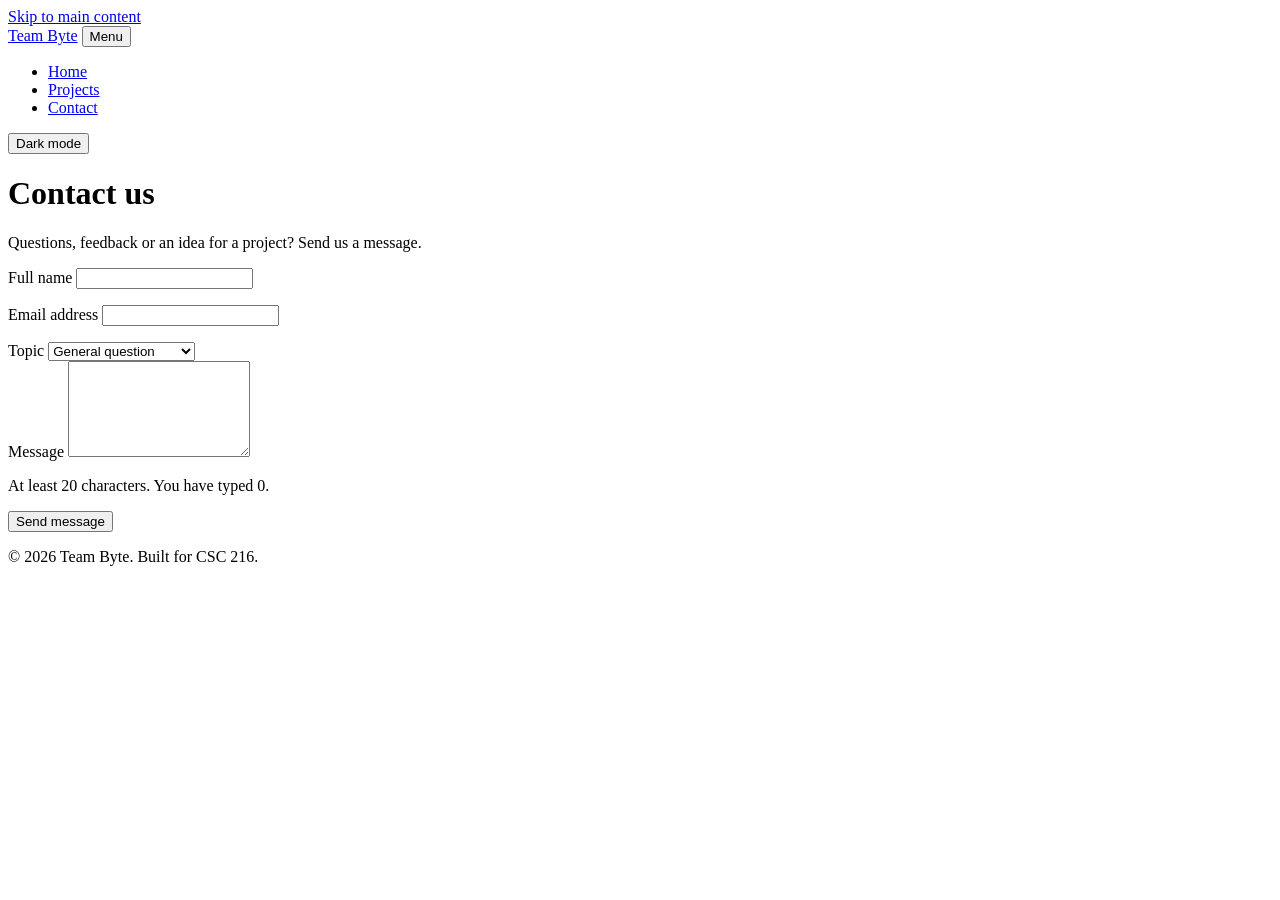
==== contact.html @ 5bbd1736 "Add contact page" ====
<!DOCTYPE html>
<html lang="en">
<head>
  <meta charset="UTF-8">
  <meta name="viewport" content="width=device-width, initial-scale=1.0">
  <meta name="description" content="Send a message to Team Byte.">
  <title>Contact | Team Byte</title>
  <link rel="stylesheet" href="css/styles.css">
  <script src="js/script.js" defer></script>
</head>
<body>
  <a class="skip-link" href="#main">Skip to main content</a>

  <header class="site-header">
    <div class="container header-inner">
      <a class="logo" href="index.html">Team Byte</a>
      <button class="nav-toggle" type="button" aria-expanded="false" aria-controls="site-nav">Menu</button>
      <nav id="site-nav" class="site-nav" aria-label="Main">
        <ul>
          <li><a href="index.html">Home</a></li>
          <li><a href="projects.html">Projects</a></li>
          <li><a href="contact.html" aria-current="page">Contact</a></li>
        </ul>
      </nav>
      <button class="theme-toggle" type="button" aria-pressed="false">Dark mode</button>
    </div>
  </header>

  <main id="main" class="container">
    <header class="page-header">
      <h1>Contact us</h1>
      <p class="lead">Questions, feedback or an idea for a project? Send us a message.</p>
    </header>

    <form id="contact-form" class="contact-form" novalidate>
      <div class="field">
        <label for="name">Full name</label>
        <input type="text" id="name" name="name" autocomplete="name" required aria-describedby="name-error">
        <p class="error" id="name-error"></p>
      </div>

      <div class="field">
        <label for="email">Email address</label>
        <input type="email" id="email" name="email" autocomplete="email" required aria-describedby="email-error">
        <p class="error" id="email-error"></p>
      </div>

      <div class="field">
        <label for="topic">Topic</label>
        <select id="topic" name="topic">
          <option value="general">General question</option>
          <option value="collaboration">Collaboration</option>
          <option value="feedback">Feedback on our site</option>
        </select>
      </div>

      <div class="field">
        <label for="message">Message</label>
        <textarea id="message" name="message" rows="6" required minlength="20" aria-describedby="message-hint message-error"></textarea>
        <p class="hint" id="message-hint">At least 20 characters. You have typed <span id="char-count">0</span>.</p>
        <p class="error" id="message-error"></p>
      </div>

      <button class="button" type="submit">Send message</button>
      <p id="form-status" class="form-status" role="status"></p>
    </form>
  </main>

  <footer class="site-footer">
    <div class="container">
      <p>© <span id="year">2026</span> Team Byte. Built for CSC 216.</p>
    </div>
  </footer>
</body>
</html>
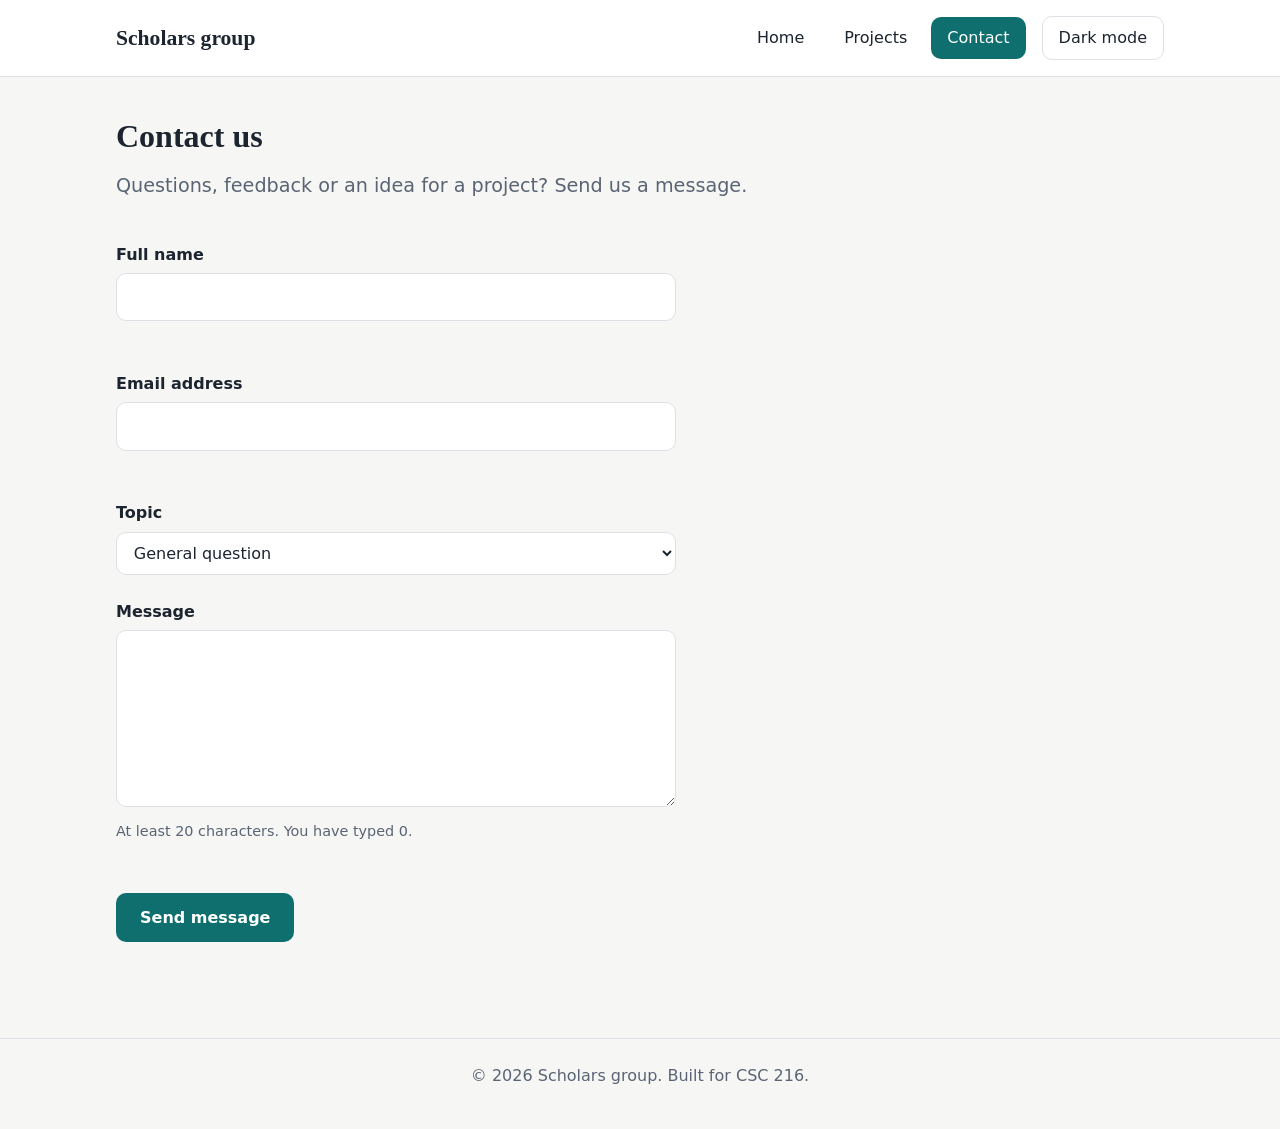
==== commit dbae0078: "Replace of team name hero heading and lead paragraph" ====
--- a/contact.html
+++ b/contact.html
@@ -3,8 +3,8 @@
 <head>
   <meta charset="UTF-8">
   <meta name="viewport" content="width=device-width, initial-scale=1.0">
-  <meta name="description" content="Send a message to Team Byte.">
-  <title>Contact | Team Byte</title>
+  <meta name="description" content="Send a message to Scholars group.">
+  <title>Contact | Scholars group</title>
   <link rel="stylesheet" href="css/styles.css">
   <script src="js/script.js" defer></script>
 </head>
@@ -13,7 +13,7 @@
 
   <header class="site-header">
     <div class="container header-inner">
-      <a class="logo" href="index.html">Team Byte</a>
+      <a class="logo" href="index.html">Scholars group</a>
       <button class="nav-toggle" type="button" aria-expanded="false" aria-controls="site-nav">Menu</button>
       <nav id="site-nav" class="site-nav" aria-label="Main">
         <ul>
@@ -68,7 +68,7 @@
 
   <footer class="site-footer">
     <div class="container">
-      <p>© <span id="year">2026</span> Team Byte. Built for CSC 216.</p>
+      <p>© <span id="year">2026</span> Scholars group. Built for CSC 216.</p>
     </div>
   </footer>
 </body>
--- a/css/styles.css
+++ b/css/styles.css
@@ -0,0 +1,417 @@
+/* =====================================================
+   Team website stylesheet (CSC 216, Lab 2)
+   One file styles every page on the site.
+   ===================================================== */
+
+/* ---------- 1. Design tokens ---------- */
+:root {
+  --color-bg: #f6f7f4;
+  --color-surface: #ffffff;
+  --color-text: #1c2430;
+  --color-muted: #5a6474;
+  --color-primary: #0f6e6e;
+  --color-primary-dark: #0a5050;
+  --color-on-primary: #ffffff;
+  --color-border: #dde1e6;
+  --color-error: #b3261e;
+  --color-success: #1e7b3a;
+
+  --font-body: system-ui, -apple-system, "Segoe UI", Roboto, Arial, sans-serif;
+  --font-heading: Georgia, "Times New Roman", serif;
+
+  --space-1: 0.5rem;
+  --space-2: 1rem;
+  --space-3: 1.5rem;
+  --space-4: 2.5rem;
+  --space-5: 4rem;
+
+  --radius: 10px;
+  --max-width: 1080px;
+}
+
+body.dark {
+  --color-bg: #11161d;
+  --color-surface: #1a212b;
+  --color-text: #e7ebf0;
+  --color-muted: #a2abb9;
+  --color-primary: #4fc1c1;
+  --color-primary-dark: #83d8d8;
+  --color-on-primary: #0b1f1f;
+  --color-border: #2b3340;
+  --color-error: #ff8a80;
+  --color-success: #7ddc97;
+  color-scheme: dark;
+}
+/* ---------- 2. Base and reset ---------- */
+*,
+*::before,
+*::after {
+  box-sizing: border-box;
+}
+
+body {
+  margin: 0;
+  font-family: var(--font-body);
+  font-size: 1rem;
+  line-height: 1.6;
+  color: var(--color-text);
+  background-color: var(--color-bg);
+  transition: background-color 0.3s ease, color 0.3s ease;
+}
+
+h1,
+h2,
+h3 {
+  font-family: var(--font-heading);
+  line-height: 1.2;
+  margin: 0 0 var(--space-2);
+}
+
+p {
+  margin: 0 0 var(--space-2);
+}
+
+a {
+  color: var(--color-primary);
+}
+
+a:hover {
+  color: var(--color-primary-dark);
+}
+
+img {
+  max-width: 100%;
+  display: block;
+}
+
+:focus-visible {
+  outline: 3px solid var(--color-primary);
+  outline-offset: 3px;
+}
+/* ---------- 3. Layout helpers ---------- */
+.container {
+  width: 100%;
+  max-width: var(--max-width);
+  margin-inline: auto;
+  padding-inline: var(--space-2);
+}
+
+.section {
+  padding-block: var(--space-4);
+}
+
+.skip-link {
+  position: absolute;
+  top: -4rem;
+  left: var(--space-2);
+  z-index: 100;
+  padding: var(--space-1) var(--space-2);
+  border-radius: var(--radius);
+  background-color: var(--color-primary);
+  color: var(--color-on-primary);
+}
+
+.skip-link:focus {
+  top: var(--space-2);
+}
+/* ---------- 4. Header and navigation ---------- */
+.site-header {
+  position: sticky;
+  top: 0;
+  z-index: 10;
+  background-color: var(--color-surface);
+  border-bottom: 1px solid var(--color-border);
+}
+
+.header-inner {
+  display: flex;
+  flex-wrap: wrap;
+  align-items: center;
+  gap: var(--space-2);
+  padding-block: var(--space-2);
+}
+
+.logo {
+  margin-right: auto;
+  font-family: var(--font-heading);
+  font-size: 1.35rem;
+  font-weight: 700;
+  color: var(--color-text);
+  text-decoration: none;
+}
+
+.site-nav ul {
+  display: flex;
+  gap: var(--space-1);
+  margin: 0;
+  padding: 0;
+  list-style: none;
+}
+
+.site-nav a {
+  display: block;
+  padding: var(--space-1) var(--space-2);
+  border-radius: var(--radius);
+  color: var(--color-text);
+  font-weight: 500;
+  text-decoration: none;
+}
+
+.site-nav a:hover {
+  background-color: var(--color-bg);
+}
+
+.site-nav a[aria-current="page"] {
+  background-color: var(--color-primary);
+  color: var(--color-on-primary);
+}
+
+.nav-toggle,
+.theme-toggle {
+  padding: var(--space-1) var(--space-2);
+  border: 1px solid var(--color-border);
+  border-radius: var(--radius);
+  background-color: transparent;
+  color: var(--color-text);
+  font: inherit;
+  cursor: pointer;
+}
+
+.theme-toggle[aria-pressed="true"] {
+  border-color: var(--color-primary);
+  color: var(--color-primary);
+}
+
+.nav-toggle {
+  display: none;
+}
+/* ---------- 5. Buttons and hero ---------- */
+.button {
+  display: inline-block;
+  padding: 0.75rem 1.5rem;
+  border: none;
+  border-radius: var(--radius);
+  background-color: var(--color-primary);
+  color: var(--color-on-primary);
+  font: inherit;
+  font-weight: 600;
+  text-decoration: none;
+  cursor: pointer;
+  transition: background-color 0.2s ease, transform 0.2s ease;
+}
+
+.button:hover {
+  background-color: var(--color-primary-dark);
+  color: var(--color-on-primary);
+  transform: translateY(-2px);
+}
+
+.hero {
+  padding-block: var(--space-5);
+  background: linear-gradient(135deg, var(--color-surface), var(--color-bg));
+  border-bottom: 1px solid var(--color-border);
+}
+
+.hero h1 {
+  max-width: 18ch;
+  font-size: clamp(2rem, 5vw, 3.25rem);
+}
+
+.eyebrow {
+  margin-bottom: var(--space-1);
+  color: var(--color-primary);
+  font-size: 0.8rem;
+  font-weight: 700;
+  letter-spacing: 0.12em;
+  text-transform: uppercase;
+}
+
+.lead {
+  max-width: 55ch;
+  margin-bottom: var(--space-3);
+  color: var(--color-muted);
+  font-size: 1.2rem;
+}
+
+.page-header {
+  padding-block: var(--space-4) var(--space-2);
+}
+/* ---------- 6. Cards and grids ---------- */
+.team-grid,
+.project-grid {
+  display: grid;
+  grid-template-columns: repeat(auto-fit, minmax(260px, 1fr));
+  gap: var(--space-3);
+}
+
+.card {
+  padding: var(--space-3);
+  border: 1px solid var(--color-border);
+  border-radius: var(--radius);
+  background-color: var(--color-surface);
+}
+
+.avatar {
+  display: grid;
+  place-items: center;
+  width: 64px;
+  height: 64px;
+  margin-bottom: var(--space-2);
+  border-radius: 50%;
+  background-color: var(--color-primary);
+  color: var(--color-on-primary);
+  font-size: 1.25rem;
+  font-weight: 700;
+}
+
+.role {
+  color: var(--color-primary);
+  font-weight: 600;
+}
+
+.skill-list {
+  padding-left: 1.25rem;
+}
+
+.skill-list li {
+  margin-bottom: var(--space-1);
+}
+/* ---------- 7. Projects page ---------- */
+.filters {
+  display: flex;
+  flex-wrap: wrap;
+  gap: var(--space-1);
+  margin-bottom: var(--space-2);
+}
+
+.filter-btn {
+  padding: 0.4rem 1rem;
+  border: 1px solid var(--color-border);
+  border-radius: 999px;
+  background-color: var(--color-surface);
+  color: var(--color-text);
+  font: inherit;
+  cursor: pointer;
+}
+
+.filter-btn[aria-pressed="true"] {
+  border-color: var(--color-primary);
+  background-color: var(--color-primary);
+  color: var(--color-on-primary);
+}
+
+.project-count {
+  color: var(--color-muted);
+}
+
+.tag {
+  display: inline-block;
+  margin-bottom: var(--space-1);
+  color: var(--color-primary);
+  font-size: 0.75rem;
+  font-weight: 700;
+  letter-spacing: 0.06em;
+  text-transform: uppercase;
+}
+
+/* ---------- 8. Contact form ---------- */
+.contact-form {
+  max-width: 560px;
+  padding-bottom: var(--space-4);
+}
+
+.field {
+  margin-bottom: var(--space-3);
+}
+
+label {
+  display: block;
+  margin-bottom: 0.35rem;
+  font-weight: 600;
+}
+
+input,
+select,
+textarea {
+  width: 100%;
+  padding: 0.65rem 0.8rem;
+  border: 1px solid var(--color-border);
+  border-radius: var(--radius);
+  background-color: var(--color-surface);
+  color: var(--color-text);
+  font: inherit;
+}
+
+input:focus,
+select:focus,
+textarea:focus {
+  border-color: var(--color-primary);
+}
+
+input[aria-invalid="true"],
+textarea[aria-invalid="true"] {
+  border-color: var(--color-error);
+}
+
+.hint,
+.error {
+  margin: 0.35rem 0 0;
+  font-size: 0.9rem;
+}
+
+.hint {
+  color: var(--color-muted);
+}
+
+.error {
+  min-height: 1.4em;
+  color: var(--color-error);
+}
+
+.form-status {
+  margin-top: var(--space-2);
+  color: var(--color-success);
+  font-weight: 600;
+}
+/* ---------- 9. Footer ---------- */
+.site-footer {
+  margin-top: var(--space-4);
+  padding-block: var(--space-3);
+  border-top: 1px solid var(--color-border);
+  color: var(--color-muted);
+  text-align: center;
+}
+
+/* ---------- 10. Small screens ---------- */
+@media (max-width: 700px) {
+  .nav-toggle {
+    display: inline-block;
+  }
+
+  .site-nav {
+    display: none;
+    order: 3;
+    width: 100%;
+  }
+
+  .site-nav.open {
+    display: block;
+  }
+
+  .site-nav ul {
+    flex-direction: column;
+  }
+
+  .section {
+    padding-block: var(--space-3);
+  }
+}
+
+/* ---------- 11. Respect reduced-motion preferences ---------- */
+@media (prefers-reduced-motion: reduce) {
+  *,
+  *::before,
+  *::after {
+    transition: none !important;
+  }
+}
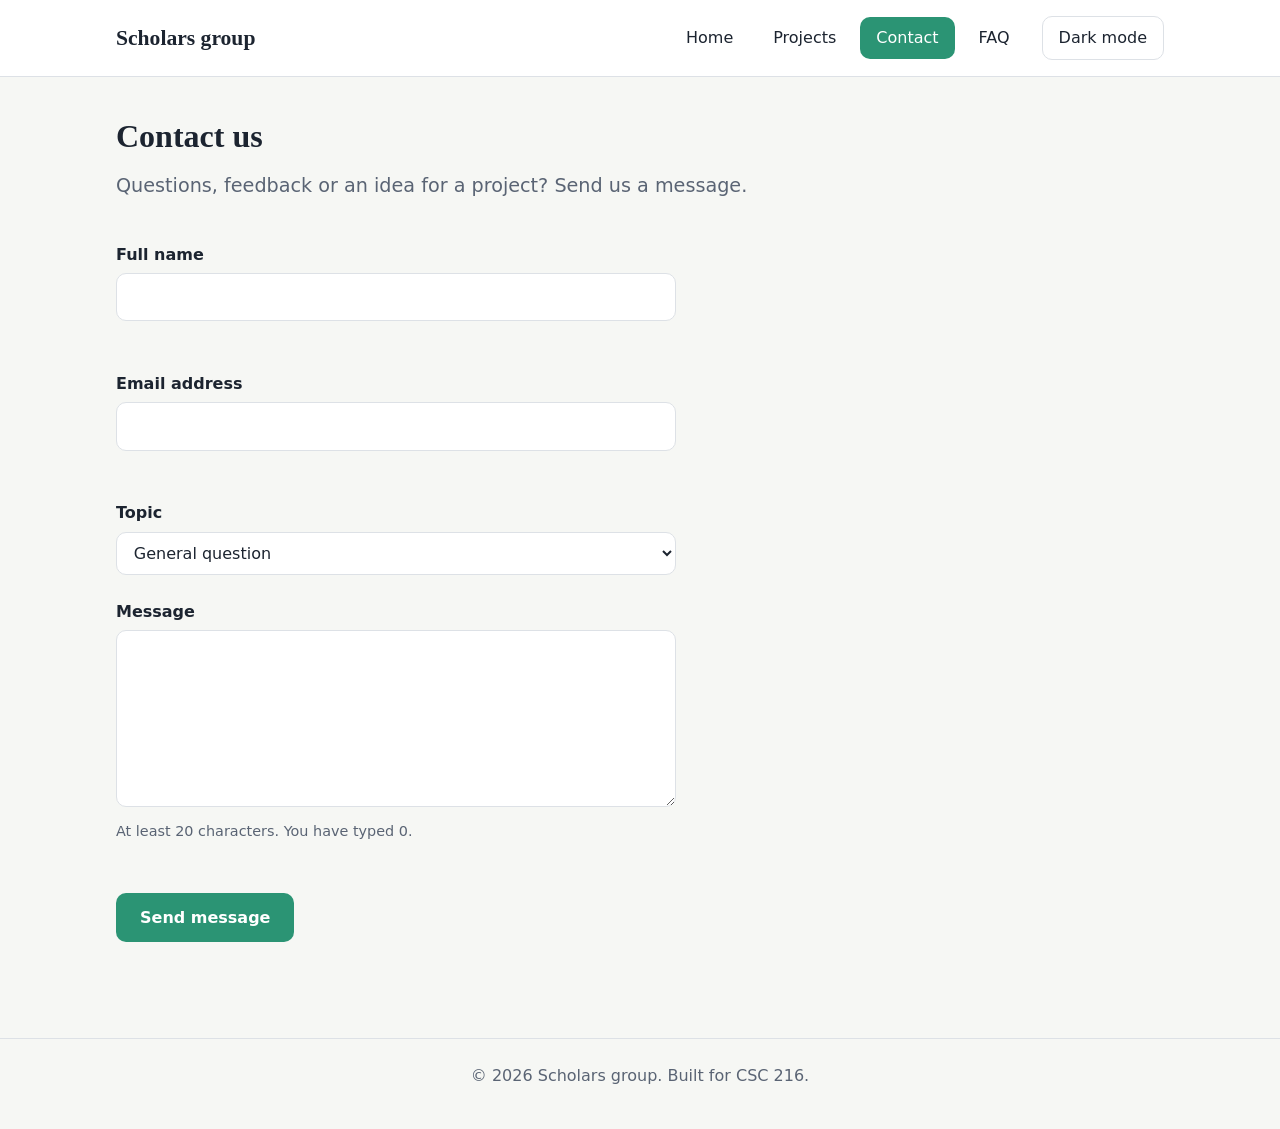
==== commit 2eea8540: "Extension challeng" ====
--- a/contact.html
+++ b/contact.html
@@ -20,6 +20,7 @@
           <li><a href="index.html">Home</a></li>
           <li><a href="projects.html">Projects</a></li>
           <li><a href="contact.html" aria-current="page">Contact</a></li>
+          <li><a href="faq.html">FAQ</a></li>
         </ul>
       </nav>
       <button class="theme-toggle" type="button" aria-pressed="false">Dark mode</button>
--- a/css/styles.css
+++ b/css/styles.css
@@ -9,8 +9,8 @@
   --color-surface: #ffffff;
   --color-text: #1c2430;
   --color-muted: #5a6474;
-  --color-primary: #0f6e6e;
-  --color-primary-dark: #0a5050;
+  --color-primary: #2b9474;
+  --color-primary-dark: #3c6274;
   --color-on-primary: #ffffff;
   --color-border: #dde1e6;
   --color-error: #b3261e;
@@ -415,3 +415,11 @@
     transition: none !important;
   }
 }
+.card img{
+  border-radius: 50%;
+  width: 120px;
+  height: 120px;
+  border: solid;
+  border-color: #2b9474;;
+
+}
